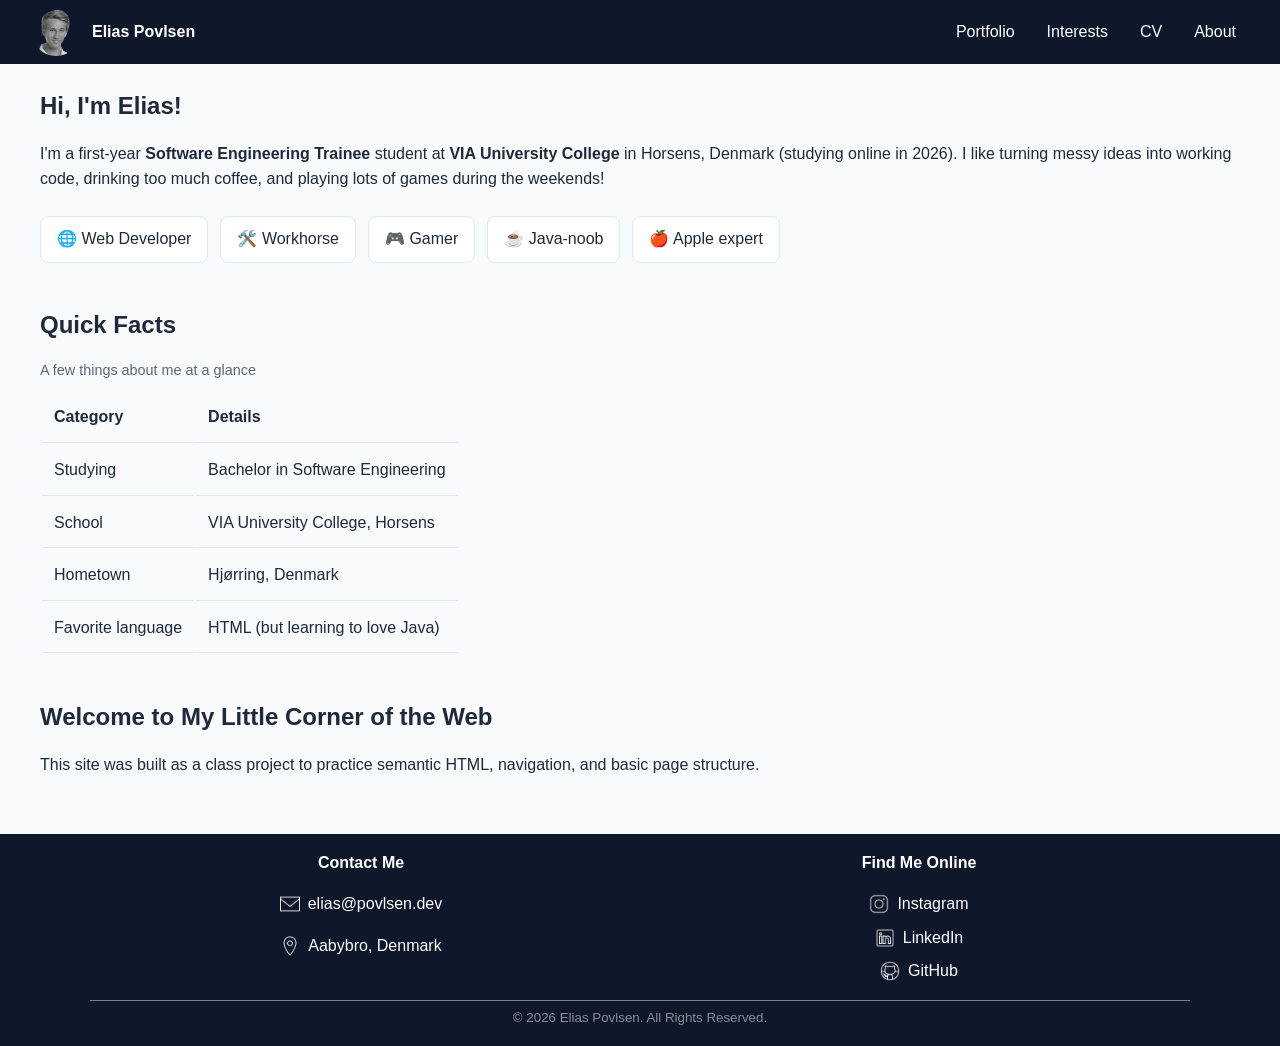
==== index.html @ 6c07e3e4 "Fixed git problems" ====
<!doctype html>
<html lang="en">
  <head>
    <meta charset="utf-8" />
    <meta name="viewport" content="width=device-width, initial-scale=1.0" />
    <link rel="stylesheet" href="styles/styles.css" />
    <link rel="icon" type="image/png" href="img/eleous.png" />
    <title>Elias Povlsen | Home</title>
  </head>
  <body>
    <header>
      <a href="/" class="brand">
        <img
          src="img/eleous.png"
          alt="Profile image of Elias Povlsen"
          class="logo-elias"
        />
        <p><strong>Elias Povlsen</strong></p>
      </a>

      <nav aria-label="Main navigation">
        <ul>
          <li><a href="portfolio.html">Portfolio</a></li>
          <li><a href="interests.html">Interests</a></li>
          <li><a href="cv.html">CV</a></li>
          <li><a href="about.html">About</a></li>
        </ul>
      </nav>
    </header>

    <main>
      <section>
        <h1>Hi, I'm Elias!</h1>
        <p>
          I'm a first-year <strong>Software Engineering Trainee</strong> student
          at <strong>VIA University College</strong> in Horsens, Denmark
          (studying online in 2026). I like turning messy ideas into working
          code, drinking too much coffee, and playing lots of games during the
          weekends!
        </p>
        <ul class="interests-list">
          <li>🌐 Web Developer</li>
          <li>🛠️ Workhorse</li>
          <li>🎮 Gamer</li>
          <li>☕ Java-noob</li>
          <li>🍎 Apple expert</li>
        </ul>
      </section>

      <section>
        <h2>Quick Facts</h2>
        <table>
           <caption>
            A few things about me at a glance
          </caption>
          <thead>
            <tr>
              <th>Category</th>
              <th>Details</th>
            </tr>
          </thead>
          <tbody>
            <tr>
              <td>Studying</td>
              <td>Bachelor in Software Engineering</td>
            </tr>
            <tr>
              <td>School</td>
              <td>VIA University College, Horsens</td>
            </tr>
            <tr>
              <td>Hometown</td>
              <td>Hjørring, Denmark</td>
            </tr>
            <tr>
              <td>Favorite language</td>
              <td>HTML (but learning to love Java)</td>
            </tr>
          </tbody>
        </table>
      </section>

      <section>
        <h2>Welcome to My Little Corner of the Web</h2>
        <p>
          This site was built as a class project to practice semantic HTML,
          navigation, and basic page structure.
        </p>
      </section>
    </main>

    <footer>
      <div class="footer-sections">
        <div class="contact">
          <p><strong>Contact Me</strong></p>

          <p>
            <a href="mailto:elias@povlsen.dev">
              <img src="img/email.png" alt="email" />
              elias@povlsen.dev
            </a>
          </p>

          <p>
            <span>
              <img src="img/location.png" alt="location" />
              Aabybro, Denmark
            </span>
          </p>
        </div>

        <div class="socials">
          <p><strong>Find Me Online</strong></p>
          <ul>
            <li>
              <a
                href="https://instagram.com/eliaspovlsen"
                target="_blank"
                rel="noopener noreferrer"
              >
                <img src="img/instagram.png" alt="instagram" />
                Instagram
              </a>
            </li>

            <li>
              <a
                href="https://www.linkedin.com/in/elias-povlsen-b66466187/"
                target="_blank"
                rel="noopener noreferrer"
              >
                <img src="img/linkedin.png" alt="linkedin" />
                LinkedIn
              </a>
            </li>

            <li>
              <a
                href="https://github.com/klobb-hub"
                target="_blank"
                rel="noopener noreferrer"
              >
                <img src="img/github.png" alt="github" />
                GitHub
              </a>
            </li>
          </ul>
        </div>
      </div>

      <p class="copyright">
        <small>&copy; 2026 Elias Povlsen. All Rights Reserved.</small>
      </p>
    </footer>
  </body>
</html>
---- styles/styles.css ----
/* =========================
   General styling
   ========================= */

:root {
  --dark: #0f172a;
  --blue: #60a5fa;
  --background: #f8fafc;
  --card: #ffffff;
  --text: #1e293b;
  --border: #e2e8f0;
}

* {
  box-sizing: border-box;
}

html {
  scroll-behavior: smooth;
}

body {
  margin: 0;
  font-family: Arial, sans-serif;
  line-height: 1.6;
  color: var(--text);
  background: var(--background);
}

img {
  max-width: 100%;
  height: auto;
}

a {
  color: inherit;
}

a:hover {
  color: var(--blue);
}

a:focus-visible {
  outline: 2px solid var(--blue);
  outline-offset: 3px;
}

/* =========================
   Header
   ========================= */

header {
  background: var(--dark);
  color: white;
  padding: 0.5rem 2rem;

  display: flex;
  flex-direction: column;
  align-items: center;

  gap: 0.5rem;
}

.brand {
  display: flex;
  align-items: center;

  gap: 0.75rem;

  color: white;
  text-decoration: none;
}

.brand p {
  margin: 0;
}

.logo-elias {
  width: 48px;
  height: 48px;

  border-radius: 50%;
  object-fit: cover;
}

/* =========================
   Navigation
   ========================= */

nav ul {
  display: flex;
  flex-wrap: wrap;

  justify-content: center;

  gap: 0.5rem;

  list-style: none;

  padding: 0;
  margin: 0;
}

nav a {
  display: block;

  padding: 0.5rem 0.75rem;

  color: white;
  text-decoration: none;
}

/* =========================
   Main content
   ========================= */

main {
  width: min(90%, 1200px);

  min-height: 60vh;

  margin-inline: auto;

  padding: 1rem 0;
}

section {
  margin-bottom: 3rem;
}

h1,
h2 {
  line-height: 1.2;
}

/* =========================
   Cards and grids
   ========================= */

.content-grid {
  display: grid;

  grid-template-columns: 1fr;

  gap: 1.5rem;
}

.card {
  min-width: 0;

  padding: 1.25rem;

  background: var(--card);

  border: 1px solid var(--border);
  border-radius: 8px;
}

/* =========================
   Tables
   ========================= */

.table-container {
  width: 100%;

  overflow-x: auto;

  -webkit-overflow-scrolling: touch;
}

.table-container table {
  width: 100%;

  border-collapse: collapse;
}

caption {
  margin-bottom: 0.5rem;

  font-size: 0.9rem;

  opacity: 0.7;

  text-align: left;
}

th,
td {
  padding: 0.75rem;

  text-align: left;

  border-bottom: 1px solid var(--border);

  overflow-wrap: break-word;
}

.scroll-hint {
  display: block;

  margin-top: 0.4rem;

  text-align: left;

  opacity: 0.5;
}

/* =========================
   Lists
   ========================= */

.interests-list {
  display: flex;
  flex-wrap: wrap;

  gap: 0.75rem;

  list-style: none;

  padding: 0;

  margin: 1.5rem 0;
}

.interests-list li {
  padding: 0.6rem 1rem;

  background: var(--card);

  border: 1px solid var(--border);
  border-radius: 8px;
}

/* =========================
   Portfolio
   ========================= */

.project {
  min-width: 0;

  padding: 1.5rem;

  background: var(--card);

  border: 1px solid var(--border);
  border-radius: 8px;

  display: grid;

  gap: 1.5rem;
}

.project img {
  width: 100%;

  aspect-ratio: 16 / 9;

  object-fit: cover;

  border-radius: 6px;
}

/* =========================
   Footer
   ========================= */

footer {
  background: var(--dark);

  color: white;

  padding: 1rem 0;
}

.footer-sections {
  width: min(90%, 1100px);

  margin-inline: auto;

  display: grid;

  grid-template-columns: 1fr;

  gap: 1rem;

  text-align: center;
}

/* Footer links */

.contact a,
.contact span,
.socials a {
  display: flex;

  align-items: center;
  justify-content: center;

  gap: 0.5rem;

  width: fit-content;

  margin-inline: auto;

  color: white;

  text-decoration: none;
}

.contact a:hover,
.socials a:hover {
  color: var(--blue);
}

/* Footer icons */

.contact img,
.socials img {
  width: 20px;
  height: 20px;

  flex-shrink: 0;
}

/* Social list */

.socials ul {
  list-style: none;

  padding: 0;

  margin: 0;
}

.socials li {
  margin-bottom: 0.5rem;
}

/* Footer headings */

.contact > p:first-child,
.socials > p:first-child {
  margin-top: 0;
}

/* Copyright */

.copyright {
  width: min(90%, 1100px);

  margin: 0.5rem auto 0;

  padding-top: 0.2rem;

  border-top: 1px solid var(--border);

  text-align: center;

  opacity: 0.5;
}

/* =========================
   Small mobile - 375px
   ========================= */

@media (max-width: 375px) {
  main {
    width: 95%;
  }

  header {
    padding-inline: 1rem;
  }

  nav ul {
    gap: 0.25rem;
  }

  nav a {
    padding: 0.3rem 0.4rem;
  }

  .card,
  .project {
    padding: 1rem;
  }

  th,
  td {
    padding: 0.5rem;
  }

  .copyright {
    width: 92%;
  }

  .footer-sections {
    width: 92%;

    gap: 1rem;
  }
}

/* =========================
   Tablet - 768px
   ========================= */

@media (min-width: 768px) {
  /* Header */

  header {
    flex-direction: row;

    justify-content: space-between;

    align-items: center;
  }

  nav ul {
    justify-content: flex-end;
  }

  /* Footer */

  .footer-sections {
    grid-template-columns: 1fr 1fr;

    /*
      Keep the contents centered inside
      each individual grid column.
    */
    text-align: center;
  }

  .contact a,
  .contact span,
  .socials a {
    /*
      Keep each link centered instead
      of moving it to the left.
    */
    margin-inline: auto;

    justify-content: center;
  }

  /* Tables */

  .scroll-hint {
    display: none;
  }
}

/* =========================
   Desktop - 1024px
   ========================= */

@media (min-width: 1024px) {
  main {
    width: 95%;

    max-width: 1200px;

    padding: 0.5rem 0;
  }

  .brand {
    justify-content: flex-start;
  }

  .content-grid {
    grid-template-columns: repeat(2, 1fr);
  }
}
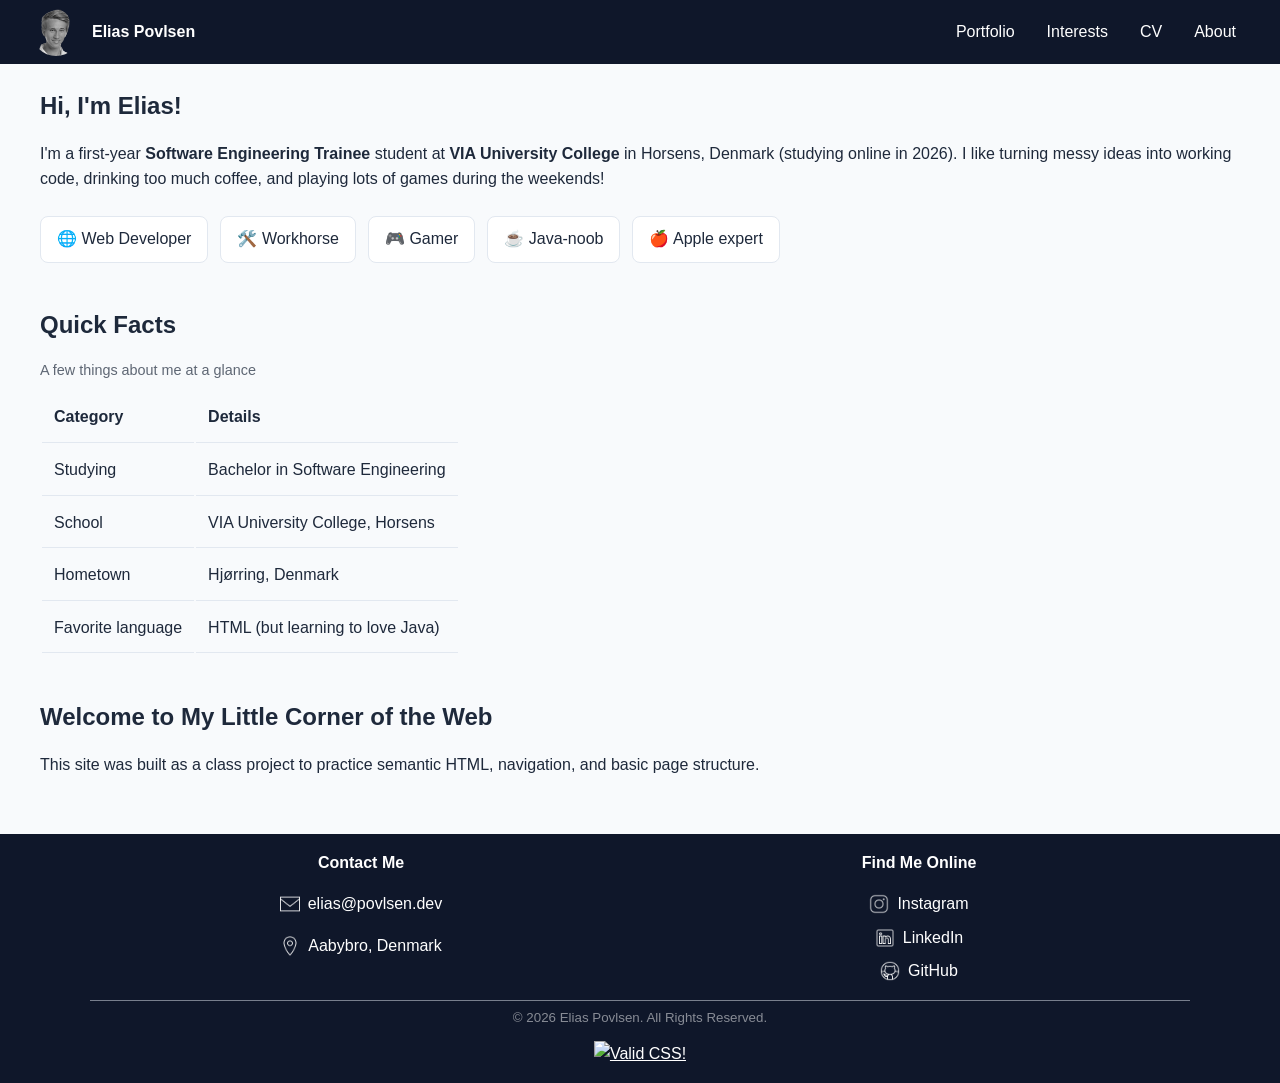
==== commit 82babce5: "added css validation to footer" ====
--- a/index.html
+++ b/index.html
@@ -50,7 +50,7 @@
       <section>
         <h2>Quick Facts</h2>
         <table>
-           <caption>
+          <caption>
             A few things about me at a glance
           </caption>
           <thead>
@@ -148,9 +148,22 @@
         </div>
       </div>
 
-      <p class="copyright">
-        <small>&copy; 2026 Elias Povlsen. All Rights Reserved.</small>
-      </p>
+      <div>
+        <p class="copyright">
+          <small>&copy; 2026 Elias Povlsen. All Rights Reserved.</small>
+        </p>
+        <p class="css-validation">
+          <a
+            href="https://jigsaw.w3.org/css-validator/validator?lang=en&profile=css3svg&uri=povlsen.dev&usermedium=all&vextwarning=&warning=1"
+          >
+            <img
+              style="border: 0; width: 88px; height: 31px"
+              src="https://jigsaw.w3.org/css-validator/images/vcss-blue"
+              alt="Valid CSS!"
+            />
+          </a>
+        </p>
+      </div>
     </footer>
   </body>
 </html>
--- a/styles/styles.css
+++ b/styles/styles.css
@@ -164,8 +164,6 @@
   width: 100%;
 
   overflow-x: auto;
-
-  -webkit-overflow-scrolling: touch;
 }
 
 .table-container table {
@@ -357,6 +355,16 @@
   text-align: center;
 
   opacity: 0.5;
+}
+
+.css-validation {
+  width: min(90%, 1100px);
+
+  margin: 0.5rem auto 0;
+
+  padding-top: 0.2rem;
+
+  text-align: center;
 }
 
 /* =========================
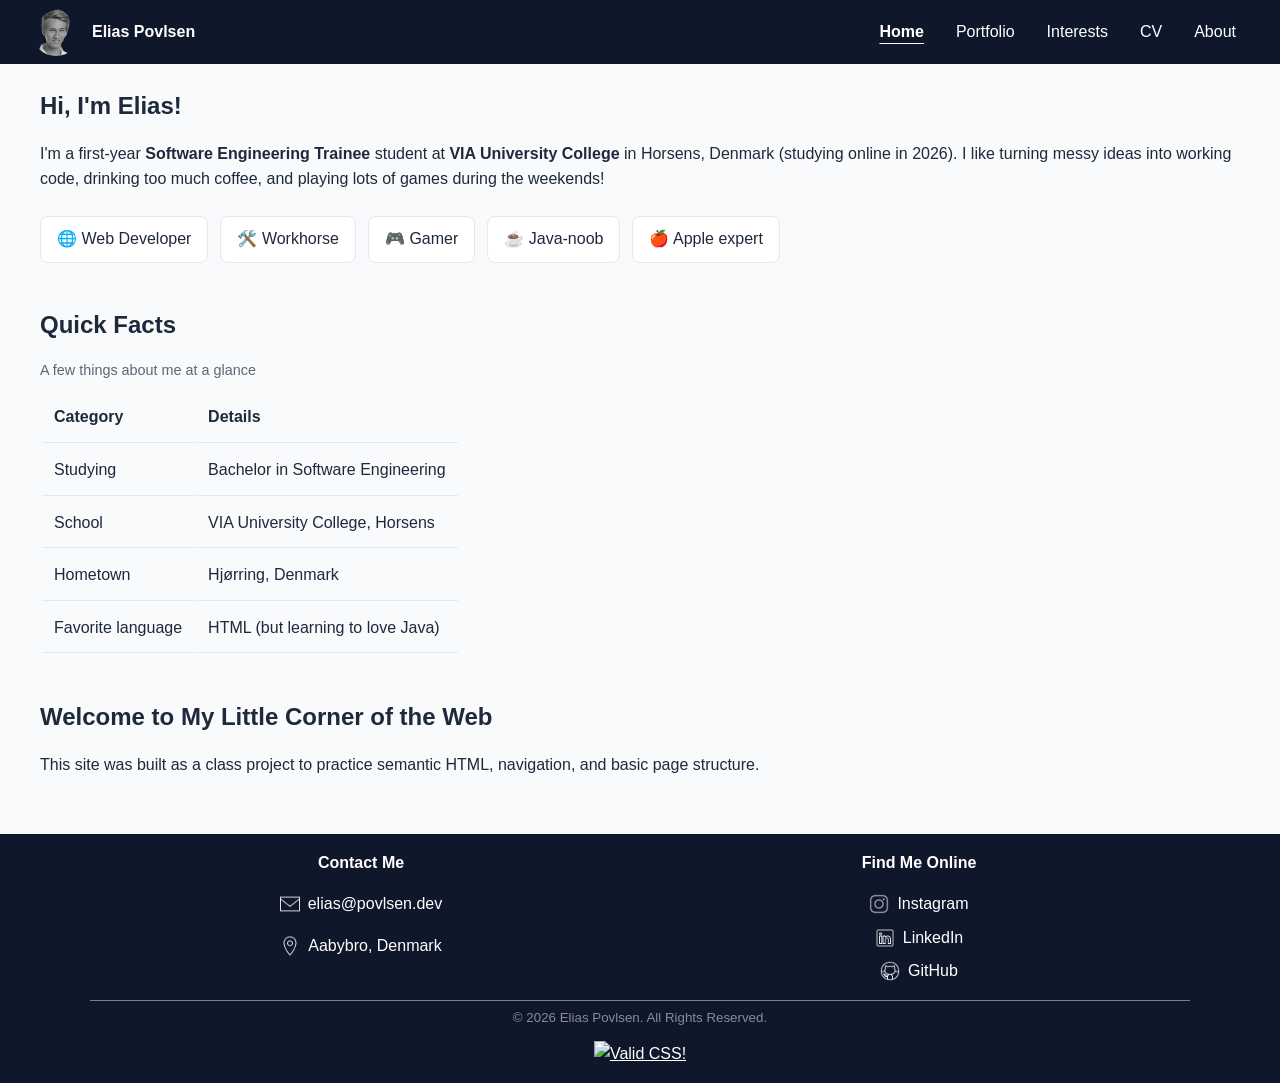
==== commit df4b168f: "Feedback from my teacher on website" ====
--- a/index.html
+++ b/index.html
@@ -20,6 +20,7 @@
 
       <nav aria-label="Main navigation">
         <ul>
+          <li><a href="/" aria-current="page">Home</a></li>
           <li><a href="portfolio.html">Portfolio</a></li>
           <li><a href="interests.html">Interests</a></li>
           <li><a href="cv.html">CV</a></li>
@@ -157,7 +158,6 @@
             href="https://jigsaw.w3.org/css-validator/validator?lang=en&profile=css3svg&uri=povlsen.dev&usermedium=all&vextwarning=&warning=1"
           >
             <img
-              style="border: 0; width: 88px; height: 31px"
               src="https://jigsaw.w3.org/css-validator/images/vcss-blue"
               alt="Valid CSS!"
             />
--- a/styles/styles.css
+++ b/styles/styles.css
@@ -19,6 +19,42 @@
   scroll-behavior: smooth;
 }
 
+  main {
+    width: 95%;
+  }
+
+    header {
+    padding-inline: 1rem;
+  }
+
+  nav ul {
+    gap: 0.25rem;
+  }
+
+  nav a {
+    padding: 0.3rem 0.4rem;
+  }
+
+  .card,
+  .project {
+    padding: 1rem;
+  }
+
+  th,
+  td {
+    padding: 0.5rem;
+  }
+
+  .copyright {
+    width: 92%;
+  }
+
+  .footer-sections {
+    width: 92%;
+
+    gap: 1rem;
+  }
+
 body {
   margin: 0;
   font-family: Arial, sans-serif;
@@ -110,6 +146,13 @@
   text-decoration: none;
 }
 
+nav a[aria-current="page"] {
+    color: var(--accent);
+    font-weight: bold;
+    text-decoration: underline;
+    text-underline-offset: 6px;
+}
+
 /* =========================
    Main content
    ========================= */
@@ -368,45 +411,49 @@
 }
 
 /* =========================
+   404 Not Found Page
+   ========================= */
+
+.error-page {
+  min-height: 70vh;
+  display: flex;
+  flex-direction: column;
+  justify-content: center;
+  align-items: center;
+  text-align: center;
+}
+
+.error-page h1 {
+  font-size: 8rem;
+  margin: 0;
+  color: var(--dark);
+}
+
+.error-page h2 {
+  font-size: 2rem;
+  margin: 0 0 1rem;
+}
+
+.error-page p {
+  color: var(--text);
+  margin-bottom: 2rem;
+}
+
+.button {
+  display: inline-block;
+  padding: 12px 24px;
+  background: var(--dark);
+  color: white;
+  text-decoration: none;
+  border-radius: 8px;
+}
+
+/* =========================
    Small mobile - 375px
    ========================= */
 
 @media (max-width: 375px) {
-  main {
-    width: 95%;
-  }
-
-  header {
-    padding-inline: 1rem;
-  }
-
-  nav ul {
-    gap: 0.25rem;
-  }
-
-  nav a {
-    padding: 0.3rem 0.4rem;
-  }
-
-  .card,
-  .project {
-    padding: 1rem;
-  }
-
-  th,
-  td {
-    padding: 0.5rem;
-  }
-
-  .copyright {
-    width: 92%;
-  }
-
-  .footer-sections {
-    width: 92%;
-
-    gap: 1rem;
-  }
+
 }
 
 /* =========================
@@ -479,4 +526,4 @@
   .content-grid {
     grid-template-columns: repeat(2, 1fr);
   }
-}
+}
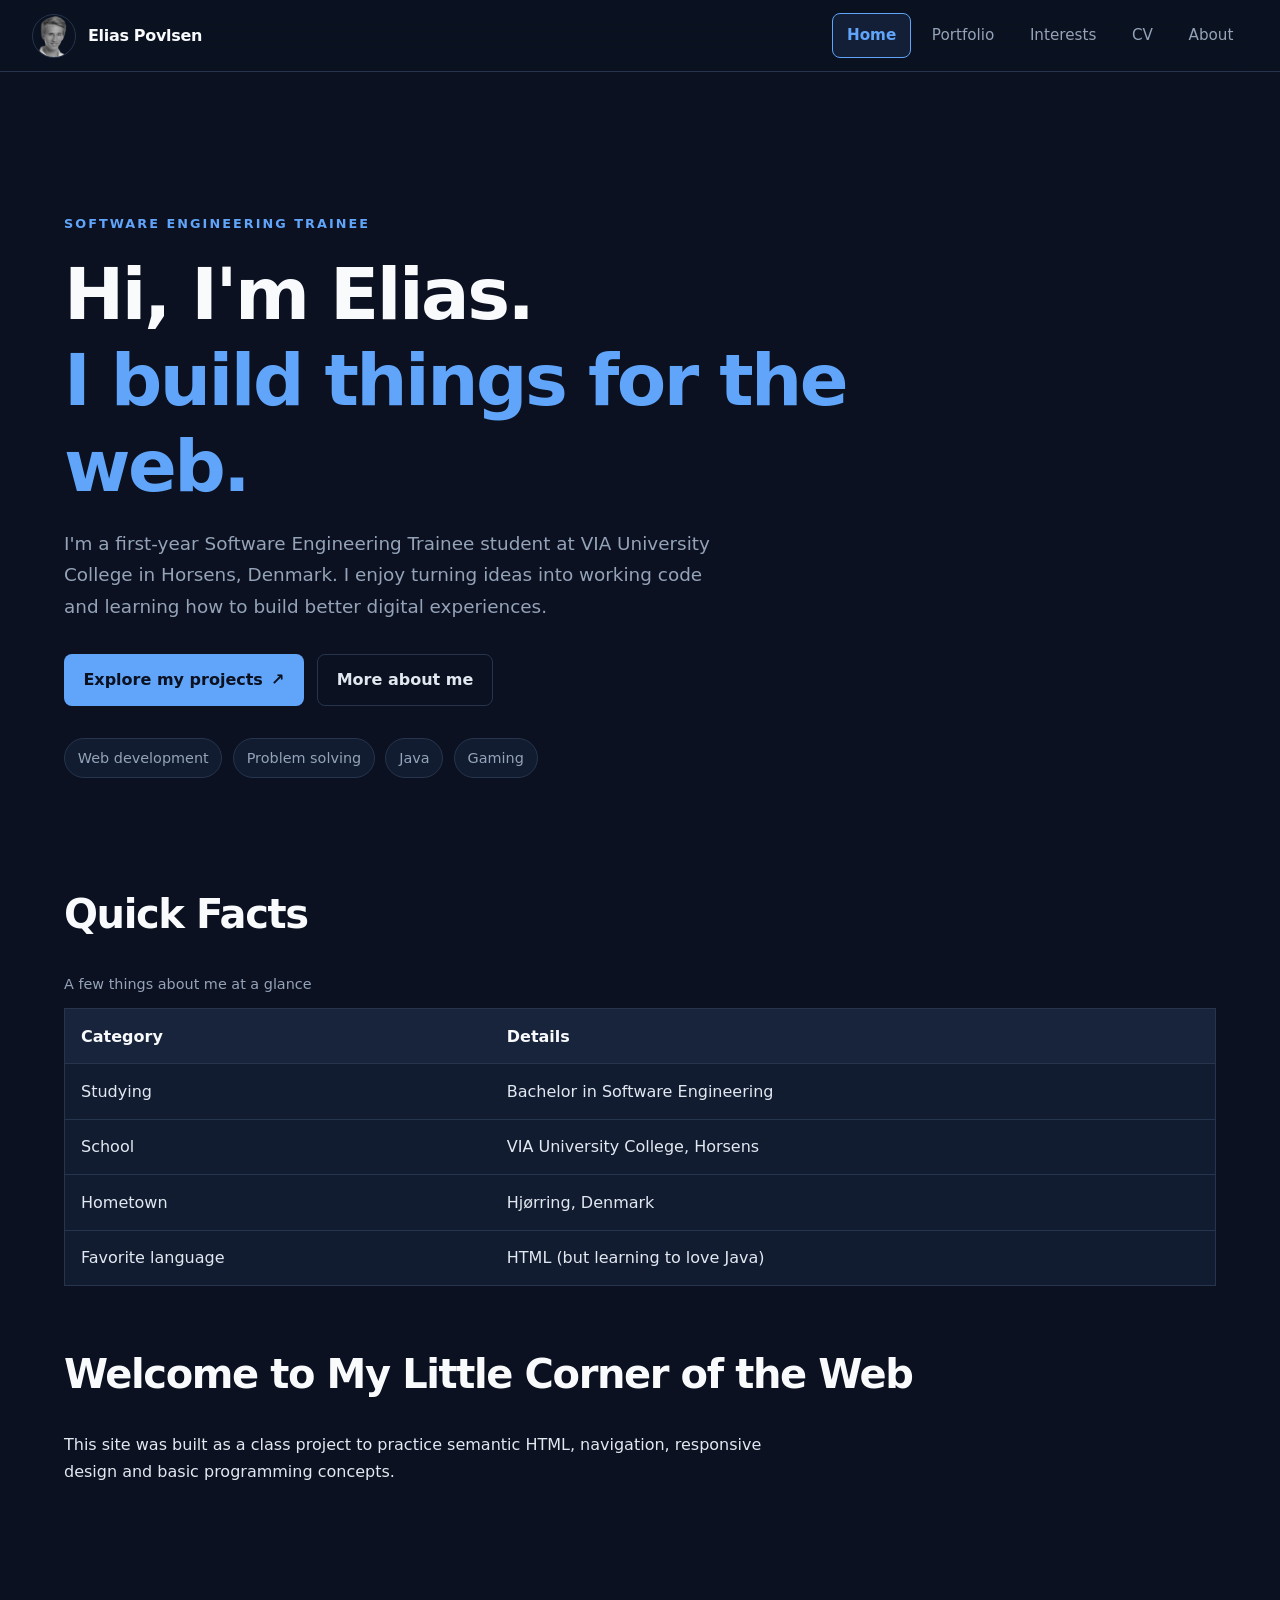
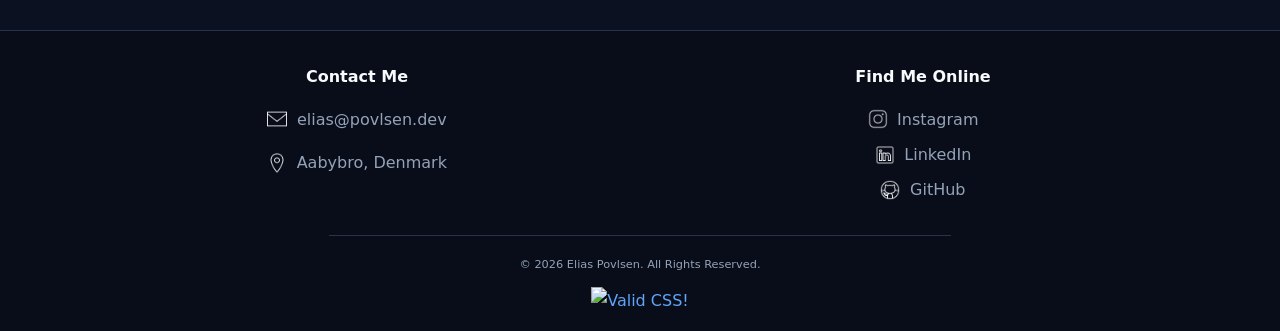
==== commit 2f809c6f: "redesigned entire UI" ====
--- a/index.html
+++ b/index.html
@@ -3,63 +3,121 @@
   <head>
     <meta charset="utf-8" />
     <meta name="viewport" content="width=device-width, initial-scale=1.0" />
+
+    <meta
+      name="description"
+      content="Elias Povlsen's developer portfolio. Explore web development projects, programming skills and experience."
+    />
+
+    <meta name="theme-color" content="#0b1120" />
+
     <link rel="stylesheet" href="styles/styles.css" />
-    <link rel="icon" type="image/png" href="img/eleous.png" />
+    <link rel="icon" type="image/png" href="img/favicon.png" />
+
     <title>Elias Povlsen | Home</title>
   </head>
+
   <body>
-    <header>
+    <header class="site-header">
       <a href="/" class="brand">
         <img
           src="img/eleous.png"
-          alt="Profile image of Elias Povlsen"
+          alt=""
           class="logo-elias"
+          width="44"
+          height="44"
         />
         <p><strong>Elias Povlsen</strong></p>
       </a>
 
-      <nav aria-label="Main navigation">
+      <button
+        class="menu-toggle"
+        type="button"
+        aria-label="Open navigation menu"
+        aria-expanded="false"
+        aria-controls="main-navigation"
+      >
+        <span></span>
+        <span></span>
+        <span></span>
+      </button>
+
+      <nav
+        id="main-navigation"
+        class="main-navigation"
+        aria-label="Main navigation"
+      >
         <ul>
-          <li><a href="/" aria-current="page">Home</a></li>
-          <li><a href="portfolio.html">Portfolio</a></li>
-          <li><a href="interests.html">Interests</a></li>
-          <li><a href="cv.html">CV</a></li>
-          <li><a href="about.html">About</a></li>
+          <li>
+            <a href="/" aria-current="page">Home</a>
+          </li>
+          <li>
+            <a href="portfolio.html">Portfolio</a>
+          </li>
+          <li>
+            <a href="interests.html">Interests</a>
+          </li>
+          <li>
+            <a href="cv.html">CV</a>
+          </li>
+          <li>
+            <a href="about.html">About</a>
+          </li>
         </ul>
       </nav>
+
+      <script src="scripts/navigation.js" defer></script>
     </header>
 
     <main>
-      <section>
-        <h1>Hi, I'm Elias!</h1>
-        <p>
-          I'm a first-year <strong>Software Engineering Trainee</strong> student
-          at <strong>VIA University College</strong> in Horsens, Denmark
-          (studying online in 2026). I like turning messy ideas into working
-          code, drinking too much coffee, and playing lots of games during the
-          weekends!
-        </p>
+      <section class="hero">
+        <p class="hero-eyebrow">Software Engineering Trainee</p>
+
+        <h1>
+          Hi, I'm Elias.<br />
+          <span class="hero-highlight"> I build things for the web. </span>
+        </h1>
+
+        <p class="hero-description">
+          I'm a first-year Software Engineering Trainee student at VIA
+          University College in Horsens, Denmark. I enjoy turning ideas into
+          working code and learning how to build better digital experiences.
+        </p>
+
+        <div class="hero-actions">
+          <a class="button button-primary" href="portfolio.html">
+            Explore my projects
+            <span aria-hidden="true">↗</span>
+          </a>
+
+          <a class="button button-secondary" href="about.html">
+            More about me
+          </a>
+        </div>
+
         <ul class="interests-list">
-          <li>🌐 Web Developer</li>
-          <li>🛠️ Workhorse</li>
-          <li>🎮 Gamer</li>
-          <li>☕ Java-noob</li>
-          <li>🍎 Apple expert</li>
+          <li>Web development</li>
+          <li>Problem solving</li>
+          <li>Java</li>
+          <li>Gaming</li>
         </ul>
       </section>
 
       <section>
         <h2>Quick Facts</h2>
+
         <table>
           <caption>
             A few things about me at a glance
           </caption>
+
           <thead>
             <tr>
-              <th>Category</th>
-              <th>Details</th>
+              <th scope="col">Category</th>
+              <th scope="col">Details</th>
             </tr>
           </thead>
+
           <tbody>
             <tr>
               <td>Studying</td>
@@ -83,9 +141,10 @@
 
       <section>
         <h2>Welcome to My Little Corner of the Web</h2>
+
         <p>
           This site was built as a class project to practice semantic HTML,
-          navigation, and basic page structure.
+          navigation, responsive design and basic programming concepts.
         </p>
       </section>
     </main>
@@ -97,14 +156,14 @@
 
           <p>
             <a href="mailto:elias@povlsen.dev">
-              <img src="img/email.png" alt="email" />
+              <img src="img/email.png" alt="" width="20" height="20" />
               elias@povlsen.dev
             </a>
           </p>
 
           <p>
             <span>
-              <img src="img/location.png" alt="location" />
+              <img src="img/location.png" alt="" width="20" height="20" />
               Aabybro, Denmark
             </span>
           </p>
@@ -112,6 +171,7 @@
 
         <div class="socials">
           <p><strong>Find Me Online</strong></p>
+
           <ul>
             <li>
               <a
@@ -119,7 +179,7 @@
                 target="_blank"
                 rel="noopener noreferrer"
               >
-                <img src="img/instagram.png" alt="instagram" />
+                <img src="img/instagram.png" alt="" width="20" height="20" />
                 Instagram
               </a>
             </li>
@@ -130,7 +190,7 @@
                 target="_blank"
                 rel="noopener noreferrer"
               >
-                <img src="img/linkedin.png" alt="linkedin" />
+                <img src="img/linkedin.png" alt="" width="20" height="20" />
                 LinkedIn
               </a>
             </li>
@@ -141,7 +201,7 @@
                 target="_blank"
                 rel="noopener noreferrer"
               >
-                <img src="img/github.png" alt="github" />
+                <img src="img/github.png" alt="" width="20" height="20" />
                 GitHub
               </a>
             </li>
@@ -151,8 +211,9 @@
 
       <div>
         <p class="copyright">
-          <small>&copy; 2026 Elias Povlsen. All Rights Reserved.</small>
-        </p>
+          <small> &copy; 2026 Elias Povlsen. All Rights Reserved. </small>
+        </p>
+
         <p class="css-validation">
           <a
             href="https://jigsaw.w3.org/css-validator/validator?lang=en&profile=css3svg&uri=povlsen.dev&usermedium=all&vextwarning=&warning=1"
--- a/styles/styles.css
+++ b/styles/styles.css
@@ -1,121 +1,200 @@
-/* =========================
-   General styling
+/* ==================================================
+   ELIAS POVLSEN — DARK DEVELOPER DESIGN SYSTEM
+   ================================================== */
+
+/* =========================
+   Design tokens
    ========================= */
 
 :root {
-  --dark: #0f172a;
+  color-scheme: dark;
+
+  --dark: #0b1120;
+  --surface: #111c31;
+  --surface-hover: #17243b;
+
   --blue: #60a5fa;
-  --background: #f8fafc;
-  --card: #ffffff;
-  --text: #1e293b;
-  --border: #e2e8f0;
-}
-
-* {
+  --blue-hover: #93c5fd;
+
+  --text: #e2e8f0;
+  --text-muted: #94a3b8;
+  --heading: #f8fafc;
+
+  --border: #26354d;
+  --border-hover: #60a5fa;
+
+  --card: #111c31;
+  --background: #0b1120;
+  --footer-background: #080d19;
+
+  --content-width: 1200px;
+
+  --radius-sm: 8px;
+  --radius-md: 12px;
+  --radius-lg: 18px;
+
+  --shadow-card: 0 8px 30px rgb(0 0 0 / 18%);
+  --shadow-hover: 0 12px 35px rgb(0 0 0 / 28%);
+
+  --transition: 220ms ease;
+}
+
+/* =========================
+   Reset and base styles
+   ========================= */
+
+*,
+*::before,
+*::after {
   box-sizing: border-box;
 }
 
 html {
   scroll-behavior: smooth;
-}
-
-  main {
-    width: 95%;
-  }
-
-    header {
-    padding-inline: 1rem;
-  }
-
-  nav ul {
-    gap: 0.25rem;
-  }
-
-  nav a {
-    padding: 0.3rem 0.4rem;
-  }
-
-  .card,
-  .project {
-    padding: 1rem;
-  }
-
-  th,
-  td {
-    padding: 0.5rem;
-  }
-
-  .copyright {
-    width: 92%;
-  }
-
-  .footer-sections {
-    width: 92%;
-
-    gap: 1rem;
-  }
+  scroll-padding-top: 100px;
+}
 
 body {
+  display: flex;
+  flex-direction: column;
+
+  min-height: 100vh;
   margin: 0;
-  font-family: Arial, sans-serif;
-  line-height: 1.6;
+
+  font-family:
+    Inter,
+    system-ui,
+    -apple-system,
+    BlinkMacSystemFont,
+    "Segoe UI",
+    sans-serif;
+
+  line-height: 1.7;
+
   color: var(--text);
   background: var(--background);
+
+  -webkit-font-smoothing: antialiased;
 }
 
 img {
+  display: block;
   max-width: 100%;
   height: auto;
 }
 
 a {
-  color: inherit;
+  color: var(--blue);
+  text-underline-offset: 4px;
+
+  transition: color var(--transition);
 }
 
 a:hover {
-  color: var(--blue);
-}
-
-a:focus-visible {
+  color: var(--blue-hover);
+}
+
+a:focus-visible,
+button:focus-visible {
   outline: 2px solid var(--blue);
-  outline-offset: 3px;
-}
-
-/* =========================
-   Header
-   ========================= */
-
-header {
-  background: var(--dark);
-  color: white;
-  padding: 0.5rem 2rem;
+  outline-offset: 4px;
+}
+
+button {
+  font: inherit;
+}
+
+::selection {
+  color: var(--dark);
+  background: var(--blue);
+}
+
+/* =========================
+   Typography
+   ========================= */
+
+h1,
+h2,
+h3,
+h4 {
+  color: var(--heading);
+  line-height: 1.2;
+  letter-spacing: -0.035em;
+}
+
+h1 {
+  font-size: clamp(2.5rem, 6vw, 4.5rem);
+}
+
+h2 {
+  font-size: clamp(1.75rem, 4vw, 2.5rem);
+}
+
+h3 {
+  margin: 0;
+  font-size: 1.25rem;
+}
+
+p {
+  max-width: 72ch;
+}
+
+section {
+  margin-bottom: 4rem;
+}
+
+/* =========================
+   Site header
+   ========================= */
+
+.site-header {
+  position: sticky;
+  top: 0;
+  z-index: 100;
 
   display: flex;
   flex-direction: column;
   align-items: center;
-
-  gap: 0.5rem;
+  gap: 0.75rem;
+
+  padding: 0.8rem 2rem;
+
+  color: var(--heading);
+  background: rgb(11 17 32 / 94%);
+  border-bottom: 1px solid var(--border);
+
+  -webkit-backdrop-filter: blur(16px);
+  backdrop-filter: blur(16px);
 }
 
 .brand {
   display: flex;
   align-items: center;
-
   gap: 0.75rem;
 
-  color: white;
+  color: var(--heading);
   text-decoration: none;
+}
+
+.brand:hover {
+  color: var(--blue);
 }
 
 .brand p {
   margin: 0;
+  font-weight: 650;
+  letter-spacing: -0.02em;
 }
 
 .logo-elias {
-  width: 48px;
-  height: 48px;
-
+  width: 44px;
+  height: 44px;
+
+  flex-shrink: 0;
+
+  border: 1px solid var(--border);
   border-radius: 50%;
+
   object-fit: cover;
 }
 
@@ -123,182 +202,388 @@
    Navigation
    ========================= */
 
-nav ul {
+nav.main-navigation ul {
   display: flex;
   flex-wrap: wrap;
-
   justify-content: center;
-
+  gap: 0.4rem;
+
+  margin: 0;
+  padding: 0;
+
+  list-style: none;
+}
+
+nav.main-navigation a {
+  position: relative;
+
+  display: block;
+
+  padding: 0.55rem 0.85rem;
+
+  color: var(--text-muted);
+  font-size: 0.95rem;
+  font-weight: 500;
+
+  text-decoration: none;
+
+  border: 1px solid transparent;
+  border-radius: var(--radius-sm);
+
+  transition:
+    color var(--transition),
+    background-color var(--transition),
+    border-color var(--transition),
+    transform var(--transition);
+}
+
+nav.main-navigation a:hover {
+  color: var(--blue);
+
+  background: rgb(96 165 250 / 7%);
+  border-color: var(--blue);
+
+  transform: translateY(-1px);
+}
+
+nav.main-navigation a[aria-current="page"] {
+  color: var(--blue);
+
+  background: rgb(96 165 250 / 10%);
+  border-color: var(--blue);
+
+  font-weight: 600;
+}
+
+nav.main-navigation a:focus-visible {
+  outline: 2px solid var(--blue);
+  outline-offset: 3px;
+}
+
+/* =========================
+   Hamburger menu
+   ========================= */
+
+.menu-toggle {
+  display: none;
+
+  width: 44px;
+  height: 44px;
+  padding: 9px;
+
+  color: var(--heading);
+  background: transparent;
+
+  border: 1px solid transparent;
+  border-radius: var(--radius-sm);
+
+  cursor: pointer;
+}
+
+.menu-toggle:hover {
+  color: var(--blue);
+  border-color: var(--border);
+}
+
+.menu-toggle span {
+  display: block;
+
+  width: 100%;
+  height: 3px;
+  margin: 4px 0;
+
+  background: currentColor;
+  border-radius: 3px;
+
+  transition:
+    transform 250ms ease,
+    opacity 250ms ease;
+}
+
+.menu-toggle[aria-expanded="true"] span:first-child {
+  transform: translateY(7px) rotate(45deg);
+}
+
+.menu-toggle[aria-expanded="true"] span:nth-child(2) {
+  opacity: 0;
+}
+
+.menu-toggle[aria-expanded="true"] span:last-child {
+  transform: translateY(-7px) rotate(-45deg);
+}
+
+/* =========================
+   Main content
+   ========================= */
+
+main {
+  flex: 1;
+
+  width: min(90%, var(--content-width));
+  margin-inline: auto;
+
+  padding: 3rem 0 5rem;
+}
+
+/* =========================
+   Homepage hero
+   ========================= */
+
+.hero {
+  position: relative;
+  isolation: isolate;
+
+  padding: clamp(2rem, 7vw, 5rem) 0 3rem;
+}
+
+.hero-eyebrow {
+  margin-bottom: 1rem;
+
+  color: var(--blue);
+
+  font-size: 0.8rem;
+  font-weight: 700;
+
+  letter-spacing: 0.16em;
+  text-transform: uppercase;
+}
+
+.hero h1 {
+  max-width: 900px;
+  margin: 1rem 0;
+}
+
+.hero-highlight {
+  color: var(--blue);
+}
+
+.hero-description {
+  max-width: 650px;
+
+  color: var(--text-muted);
+  font-size: clamp(1rem, 2vw, 1.15rem);
+}
+
+.hero-actions {
+  display: flex;
+  flex-wrap: wrap;
+  gap: 0.85rem;
+
+  margin-top: 2rem;
+}
+
+/* =========================
+   Buttons
+   ========================= */
+
+.button {
+  display: inline-flex;
+  align-items: center;
+  justify-content: center;
   gap: 0.5rem;
 
-  list-style: none;
-
-  padding: 0;
-  margin: 0;
-}
-
-nav a {
-  display: block;
-
-  padding: 0.5rem 0.75rem;
-
-  color: white;
+  padding: 0.8rem 1.15rem;
+
+  font: inherit;
+  font-weight: 600;
+  line-height: 1.5;
+
   text-decoration: none;
-}
-
-nav a[aria-current="page"] {
-    color: var(--accent);
-    font-weight: bold;
-    text-decoration: underline;
-    text-underline-offset: 6px;
-}
-
-/* =========================
-   Main content
-   ========================= */
-
-main {
-  width: min(90%, 1200px);
-
-  min-height: 60vh;
-
-  margin-inline: auto;
-
-  padding: 1rem 0;
-}
-
-section {
-  margin-bottom: 3rem;
-}
-
-h1,
-h2 {
-  line-height: 1.2;
-}
-
-/* =========================
-   Cards and grids
-   ========================= */
-
-.content-grid {
-  display: grid;
-
-  grid-template-columns: 1fr;
-
-  gap: 1.5rem;
-}
-
-.card {
-  min-width: 0;
-
-  padding: 1.25rem;
-
-  background: var(--card);
-
-  border: 1px solid var(--border);
-  border-radius: 8px;
-}
-
-/* =========================
-   Tables
-   ========================= */
-
-.table-container {
-  width: 100%;
-
-  overflow-x: auto;
-}
-
-.table-container table {
-  width: 100%;
-
-  border-collapse: collapse;
-}
-
-caption {
-  margin-bottom: 0.5rem;
-
-  font-size: 0.9rem;
-
-  opacity: 0.7;
-
-  text-align: left;
-}
-
-th,
-td {
-  padding: 0.75rem;
-
-  text-align: left;
-
-  border-bottom: 1px solid var(--border);
-
-  overflow-wrap: break-word;
-}
-
-.scroll-hint {
-  display: block;
-
-  margin-top: 0.4rem;
-
-  text-align: left;
-
-  opacity: 0.5;
-}
-
-/* =========================
-   Lists
+
+  border: 1px solid transparent;
+  border-radius: var(--radius-sm);
+
+  cursor: pointer;
+
+  transition:
+    background-color var(--transition),
+    border-color var(--transition),
+    color var(--transition),
+    transform var(--transition);
+}
+
+.button:hover {
+  transform: translateY(-2px);
+}
+
+.button-primary {
+  color: var(--dark);
+  background: var(--blue);
+}
+
+.button-primary:hover {
+  color: var(--dark);
+  background: var(--blue-hover);
+}
+
+.button-secondary {
+  color: var(--text);
+  background: transparent;
+  border-color: var(--border);
+}
+
+.button-secondary:hover {
+  color: var(--blue);
+  background: rgb(96 165 250 / 5%);
+  border-color: var(--blue);
+}
+
+/* =========================
+   Interests
    ========================= */
 
 .interests-list {
   display: flex;
   flex-wrap: wrap;
-
-  gap: 0.75rem;
+  gap: 0.65rem;
+
+  margin: 2rem 0 0;
+  padding: 0;
 
   list-style: none;
-
-  padding: 0;
-
-  margin: 1.5rem 0;
 }
 
 .interests-list li {
-  padding: 0.6rem 1rem;
-
-  background: var(--card);
+  padding: 0.45rem 0.8rem;
+
+  color: var(--text-muted);
+  background: var(--surface);
 
   border: 1px solid var(--border);
-  border-radius: 8px;
-}
-
-/* =========================
-   Portfolio
-   ========================= */
-
+  border-radius: 999px;
+
+  font-size: 0.9rem;
+
+  transition:
+    color var(--transition),
+    border-color var(--transition),
+    background-color var(--transition);
+}
+
+.interests-list li:hover {
+  color: var(--blue);
+  background: var(--surface-hover);
+  border-color: var(--blue);
+}
+
+/* =========================
+   Cards and grids
+   ========================= */
+
+.content-grid {
+  display: grid;
+  grid-template-columns: repeat(2, minmax(0, 1fr));
+  gap: 1.5rem;
+}
+
+.card,
 .project {
   min-width: 0;
-
   padding: 1.5rem;
 
+  color: var(--text);
   background: var(--card);
 
   border: 1px solid var(--border);
-  border-radius: 8px;
-
+  border-radius: var(--radius-md);
+
+  box-shadow: var(--shadow-card);
+
+  transition:
+    border-color var(--transition),
+    background-color var(--transition),
+    transform var(--transition),
+    box-shadow var(--transition);
+}
+
+.card:hover,
+.project:hover {
+  border-color: var(--border-hover);
+  background: var(--surface-hover);
+
+  transform: translateY(-4px);
+
+  box-shadow: var(--shadow-hover);
+}
+
+.project {
   display: grid;
-
-  gap: 1.5rem;
+  align-content: start;
+  gap: 1rem;
 }
 
 .project img {
   width: 100%;
-
   aspect-ratio: 16 / 9;
 
   object-fit: cover;
 
-  border-radius: 6px;
+  border: 1px solid var(--border);
+  border-radius: var(--radius-sm);
+}
+
+/* =========================
+   Tables
+   ========================= */
+
+.table-container {
+  width: 100%;
+  overflow-x: auto;
+}
+
+table {
+  width: 100%;
+
+  border-collapse: collapse;
+
+  background: var(--surface);
+  border: 1px solid var(--border);
+}
+
+caption {
+  margin-bottom: 0.75rem;
+
+  color: var(--text-muted);
+  font-size: 0.9rem;
+
+  text-align: left;
+}
+
+th,
+td {
+  padding: 0.85rem 1rem;
+
+  text-align: left;
+  overflow-wrap: break-word;
+
+  border-bottom: 1px solid var(--border);
+}
+
+th {
+  color: var(--heading);
+  background: var(--surface-hover);
+  font-weight: 600;
+}
+
+tbody tr {
+  transition: background-color var(--transition);
+}
+
+tbody tr:hover {
+  background: rgb(96 165 250 / 5%);
+}
+
+tbody tr:last-child td {
+  border-bottom: 0;
+}
+
+.scroll-hint {
+  display: block;
+
+  margin-top: 0.4rem;
+
+  color: var(--text-muted);
+  font-size: 0.85rem;
 }
 
 /* =========================
@@ -306,54 +591,55 @@
    ========================= */
 
 footer {
-  background: var(--dark);
-
-  color: white;
-
-  padding: 1rem 0;
+  margin-top: auto;
+  padding: 2rem 0 1rem;
+
+  color: var(--text-muted);
+  background: var(--footer-background);
+
+  border-top: 1px solid var(--border);
 }
 
 .footer-sections {
+  display: grid;
+  grid-template-columns: 1fr;
+  gap: 2rem;
+
   width: min(90%, 1100px);
-
   margin-inline: auto;
 
-  display: grid;
-
-  grid-template-columns: 1fr;
-
-  gap: 1rem;
-
   text-align: center;
 }
 
-/* Footer links */
+.contact > p:first-child,
+.socials > p:first-child {
+  margin-top: 0;
+
+  color: var(--heading);
+  font-weight: 600;
+}
 
 .contact a,
 .contact span,
 .socials a {
   display: flex;
-
   align-items: center;
   justify-content: center;
-
-  gap: 0.5rem;
+  gap: 0.6rem;
 
   width: fit-content;
-
   margin-inline: auto;
 
-  color: white;
-
+  color: var(--text-muted);
   text-decoration: none;
+
+  transition: color var(--transition);
 }
 
 .contact a:hover,
 .socials a:hover {
   color: var(--blue);
 }
-
-/* Footer icons */
 
 .contact img,
 .socials img {
@@ -363,143 +649,93 @@
   flex-shrink: 0;
 }
 
-/* Social list */
-
 .socials ul {
+  margin: 0;
+  padding: 0;
+
   list-style: none;
-
-  padding: 0;
-
-  margin: 0;
 }
 
 .socials li {
   margin-bottom: 0.5rem;
 }
 
-/* Footer headings */
-
-.contact > p:first-child,
-.socials > p:first-child {
-  margin-top: 0;
-}
-
-/* Copyright */
-
 .copyright {
   width: min(90%, 1100px);
 
-  margin: 0.5rem auto 0;
-
-  padding-top: 0.2rem;
+  margin: 1.5rem auto 0;
+  padding-top: 1rem;
+
+  color: var(--text-muted);
 
   border-top: 1px solid var(--border);
 
   text-align: center;
-
-  opacity: 0.5;
+  font-size: 0.85rem;
 }
 
 .css-validation {
   width: min(90%, 1100px);
 
-  margin: 0.5rem auto 0;
-
-  padding-top: 0.2rem;
+  margin: 0.75rem auto 0;
 
   text-align: center;
 }
 
-/* =========================
-   404 Not Found Page
+.css-validation img {
+  display: inline-block;
+  max-width: 100%;
+}
+
+/* =========================
+   404 page
    ========================= */
 
 .error-page {
-  min-height: 70vh;
   display: flex;
   flex-direction: column;
   justify-content: center;
   align-items: center;
+
+  min-height: 70vh;
+
   text-align: center;
 }
 
 .error-page h1 {
-  font-size: 8rem;
   margin: 0;
-  color: var(--dark);
+
+  color: var(--blue);
+  font-size: clamp(5rem, 15vw, 8rem);
 }
 
 .error-page h2 {
-  font-size: 2rem;
   margin: 0 0 1rem;
 }
 
 .error-page p {
-  color: var(--text);
+  color: var(--text-muted);
   margin-bottom: 2rem;
 }
 
-.button {
-  display: inline-block;
-  padding: 12px 24px;
-  background: var(--dark);
-  color: white;
-  text-decoration: none;
-  border-radius: 8px;
-}
-
-/* =========================
-   Small mobile - 375px
-   ========================= */
-
-@media (max-width: 375px) {
-
-}
-
-/* =========================
-   Tablet - 768px
+/* =========================
+   Tablet: 768px and above
    ========================= */
 
 @media (min-width: 768px) {
-  /* Header */
-
-  header {
+  .site-header {
     flex-direction: row;
-
     justify-content: space-between;
-
     align-items: center;
   }
 
-  nav ul {
+  nav.main-navigation ul {
     justify-content: flex-end;
   }
 
-  /* Footer */
-
   .footer-sections {
-    grid-template-columns: 1fr 1fr;
-
-    /*
-      Keep the contents centered inside
-      each individual grid column.
-    */
-    text-align: center;
-  }
-
-  .contact a,
-  .contact span,
-  .socials a {
-    /*
-      Keep each link centered instead
-      of moving it to the left.
-    */
-    margin-inline: auto;
-
-    justify-content: center;
-  }
-
-  /* Tables */
+    grid-template-columns: repeat(2, minmax(0, 1fr));
+  }
 
   .scroll-hint {
     display: none;
@@ -507,23 +743,141 @@
 }
 
 /* =========================
-   Desktop - 1024px
+   Mobile: below 768px
+   ========================= */
+
+@media (max-width: 767px) {
+  .site-header {
+    flex-direction: row;
+    flex-wrap: wrap;
+    justify-content: space-between;
+    align-items: center;
+
+    gap: 0.5rem;
+    padding: 0.6rem 1rem;
+  }
+
+  .brand {
+    min-width: 0;
+  }
+
+  .brand p {
+    font-size: 0.95rem;
+  }
+
+  .logo-elias {
+    width: 40px;
+    height: 40px;
+  }
+
+  .menu-toggle {
+    display: block;
+    flex-shrink: 0;
+  }
+
+  nav.main-navigation {
+    display: none;
+
+    flex-basis: 100%;
+    width: 100%;
+  }
+
+  nav.main-navigation.is-open {
+    display: block;
+  }
+
+  nav.main-navigation ul {
+    flex-direction: column;
+    align-items: stretch;
+    gap: 0.35rem;
+
+    width: 100%;
+    padding: 0.5rem 0 0.25rem;
+  }
+
+  nav.main-navigation li {
+    width: 100%;
+  }
+
+  nav.main-navigation a {
+    display: block;
+    padding: 0.75rem 1rem;
+  }
+
+  nav.main-navigation a:hover {
+    transform: translateX(3px);
+  }
+
+  main {
+    width: 90%;
+    padding: 2rem 0 3rem;
+  }
+
+  .content-grid {
+    grid-template-columns: 1fr;
+  }
+
+  .card,
+  .project {
+    padding: 1.15rem;
+  }
+
+  .hero-actions {
+    flex-direction: column;
+    align-items: stretch;
+  }
+
+  .hero-actions .button {
+    width: 100%;
+  }
+
+  .footer-sections {
+    grid-template-columns: 1fr;
+    gap: 1.5rem;
+  }
+
+  th,
+  td {
+    padding: 0.65rem;
+  }
+}
+
+/* =========================
+   Large desktop: 1024px+
    ========================= */
 
 @media (min-width: 1024px) {
   main {
-    width: 95%;
-
-    max-width: 1200px;
-
-    padding: 0.5rem 0;
+    width: min(90%, var(--content-width));
   }
 
   .brand {
     justify-content: flex-start;
   }
-
-  .content-grid {
-    grid-template-columns: repeat(2, 1fr);
-  }
-}+}
+
+/* =========================
+   Reduced motion
+   ========================= */
+
+@media (prefers-reduced-motion: reduce) {
+  html {
+    scroll-behavior: auto;
+  }
+
+  *,
+  *::before,
+  *::after {
+    animation-duration: 0.01ms !important;
+    animation-iteration-count: 1 !important;
+    transition-duration: 0.01ms !important;
+    scroll-behavior: auto !important;
+  }
+
+  .card:hover,
+  .project:hover,
+  .button:hover,
+  nav.main-navigation a:hover {
+    transform: none;
+  }
+}
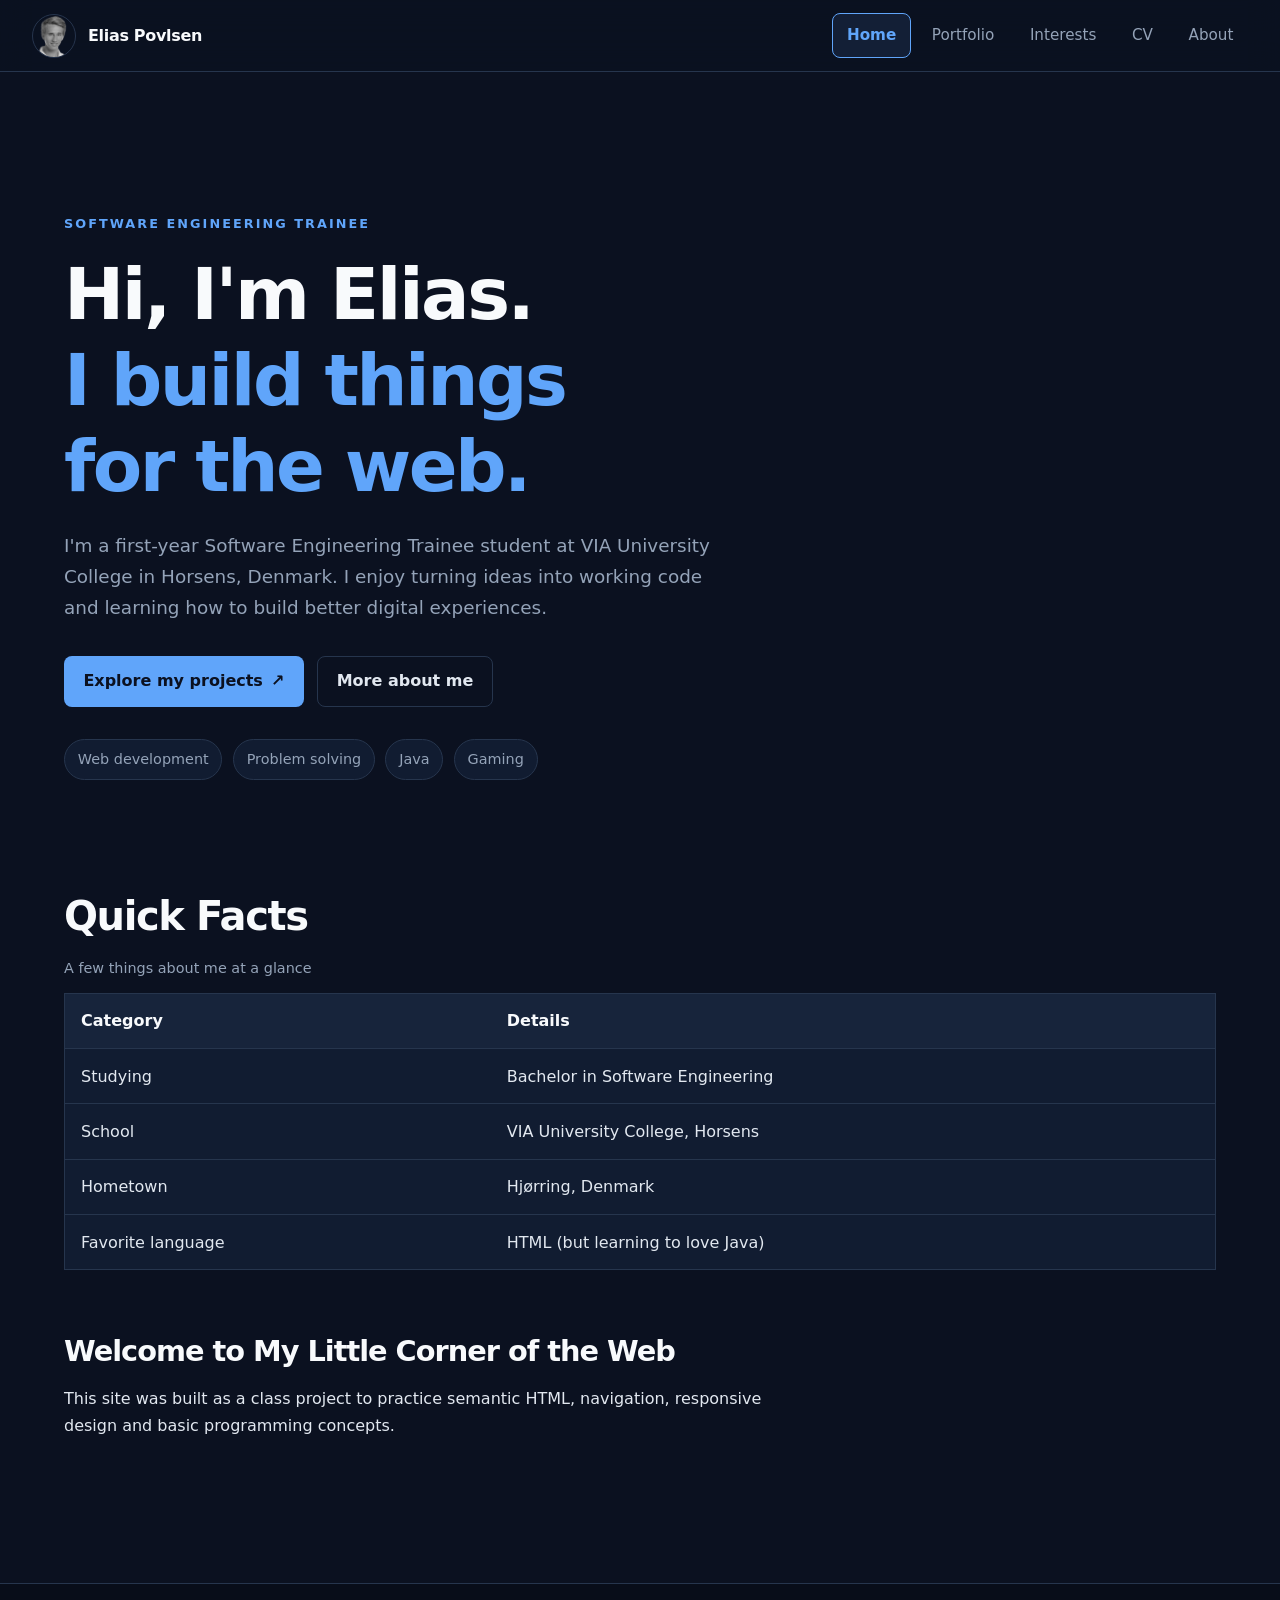
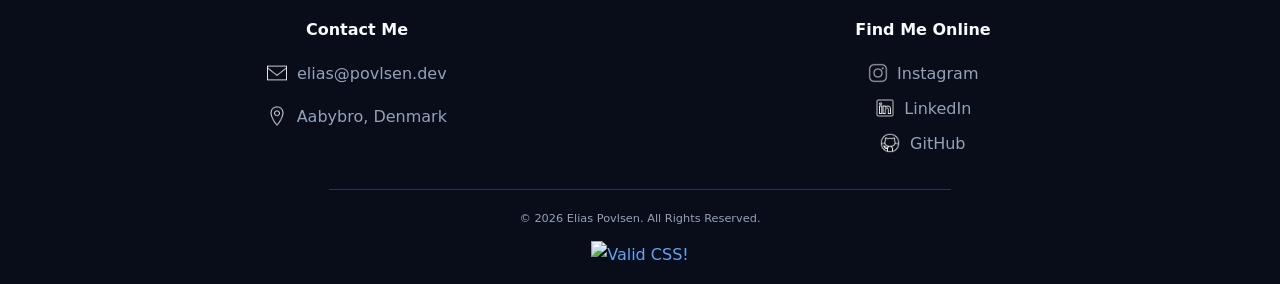
==== commit c4d68a41: "bugfixes" ====
--- a/index.html
+++ b/index.html
@@ -1,3 +1,4 @@
+
 <!doctype html>
 <html lang="en">
   <head>
@@ -71,17 +72,22 @@
 
     <main>
       <section class="hero">
-        <p class="hero-eyebrow">Software Engineering Trainee</p>
+        <p class="hero-eyebrow">
+          Software Engineering Trainee
+        </p>
 
         <h1>
           Hi, I'm Elias.<br />
-          <span class="hero-highlight"> I build things for the web. </span>
+          <span class="hero-highlight">
+            I build things for the web.
+          </span>
         </h1>
 
         <p class="hero-description">
-          I'm a first-year Software Engineering Trainee student at VIA
-          University College in Horsens, Denmark. I enjoy turning ideas into
-          working code and learning how to build better digital experiences.
+          I'm a first-year Software Engineering Trainee student
+          at VIA University College in Horsens, Denmark.
+          I enjoy turning ideas into working code and learning
+          how to build better digital experiences.
         </p>
 
         <div class="hero-actions">
@@ -139,14 +145,15 @@
         </table>
       </section>
 
-      <section>
-        <h2>Welcome to My Little Corner of the Web</h2>
-
-        <p>
-          This site was built as a class project to practice semantic HTML,
-          navigation, responsive design and basic programming concepts.
-        </p>
-      </section>
+<section>
+  <h3>Welcome to My Little Corner of the Web</h3>
+
+  <p>
+    This site was built as a class project to practice
+    semantic HTML, navigation, responsive design and
+    basic programming concepts.
+  </p>
+</section>
     </main>
 
     <footer>
@@ -156,14 +163,24 @@
 
           <p>
             <a href="mailto:elias@povlsen.dev">
-              <img src="img/email.png" alt="" width="20" height="20" />
+              <img
+                src="img/email.png"
+                alt=""
+                width="20"
+                height="20"
+              />
               elias@povlsen.dev
             </a>
           </p>
 
           <p>
             <span>
-              <img src="img/location.png" alt="" width="20" height="20" />
+              <img
+                src="img/location.png"
+                alt=""
+                width="20"
+                height="20"
+              />
               Aabybro, Denmark
             </span>
           </p>
@@ -179,7 +196,12 @@
                 target="_blank"
                 rel="noopener noreferrer"
               >
-                <img src="img/instagram.png" alt="" width="20" height="20" />
+                <img
+                  src="img/instagram.png"
+                  alt=""
+                  width="20"
+                  height="20"
+                />
                 Instagram
               </a>
             </li>
@@ -190,7 +212,12 @@
                 target="_blank"
                 rel="noopener noreferrer"
               >
-                <img src="img/linkedin.png" alt="" width="20" height="20" />
+                <img
+                  src="img/linkedin.png"
+                  alt=""
+                  width="20"
+                  height="20"
+                />
                 LinkedIn
               </a>
             </li>
@@ -201,7 +228,12 @@
                 target="_blank"
                 rel="noopener noreferrer"
               >
-                <img src="img/github.png" alt="" width="20" height="20" />
+                <img
+                  src="img/github.png"
+                  alt=""
+                  width="20"
+                  height="20"
+                />
                 GitHub
               </a>
             </li>
@@ -211,7 +243,9 @@
 
       <div>
         <p class="copyright">
-          <small> &copy; 2026 Elias Povlsen. All Rights Reserved. </small>
+          <small>
+            &copy; 2026 Elias Povlsen. All Rights Reserved.
+          </small>
         </p>
 
         <p class="css-validation">
--- a/styles/styles.css
+++ b/styles/styles.css
@@ -1,3 +1,4 @@
+
 /* ==================================================
    ELIAS POVLSEN — DARK DEVELOPER DESIGN SYSTEM
    ================================================== */
@@ -120,6 +121,7 @@
   color: var(--heading);
   line-height: 1.2;
   letter-spacing: -0.035em;
+  text-wrap: balance;
 }
 
 h1 {
@@ -132,7 +134,7 @@
 
 h3 {
   margin: 0;
-  font-size: 1.25rem;
+  font-size: clamp(1.4rem, 3vw, 1.8rem);
 }
 
 p {
@@ -141,6 +143,12 @@
 
 section {
   margin-bottom: 4rem;
+}
+
+main > section > h2,
+main > section > h3 {
+  margin-top: 0;
+  margin-bottom: 1rem;
 }
 
 /* =========================
@@ -353,7 +361,12 @@
   margin: 1rem 0;
 }
 
+.hero h1 + .hero-description {
+  margin-top: 1.25rem;
+}
+
 .hero-highlight {
+  display: block;
   color: var(--blue);
 }
 
@@ -676,10 +689,12 @@
 
 .css-validation {
   width: min(90%, 1100px);
-
   margin: 0.75rem auto 0;
-
   text-align: center;
+}
+
+footer > div:last-child {
+  width: 100%;
 }
 
 .css-validation img {
@@ -784,6 +799,8 @@
 
   nav.main-navigation.is-open {
     display: block;
+    flex-basis: 100%;
+    width: 100%;
   }
 
   nav.main-navigation ul {
